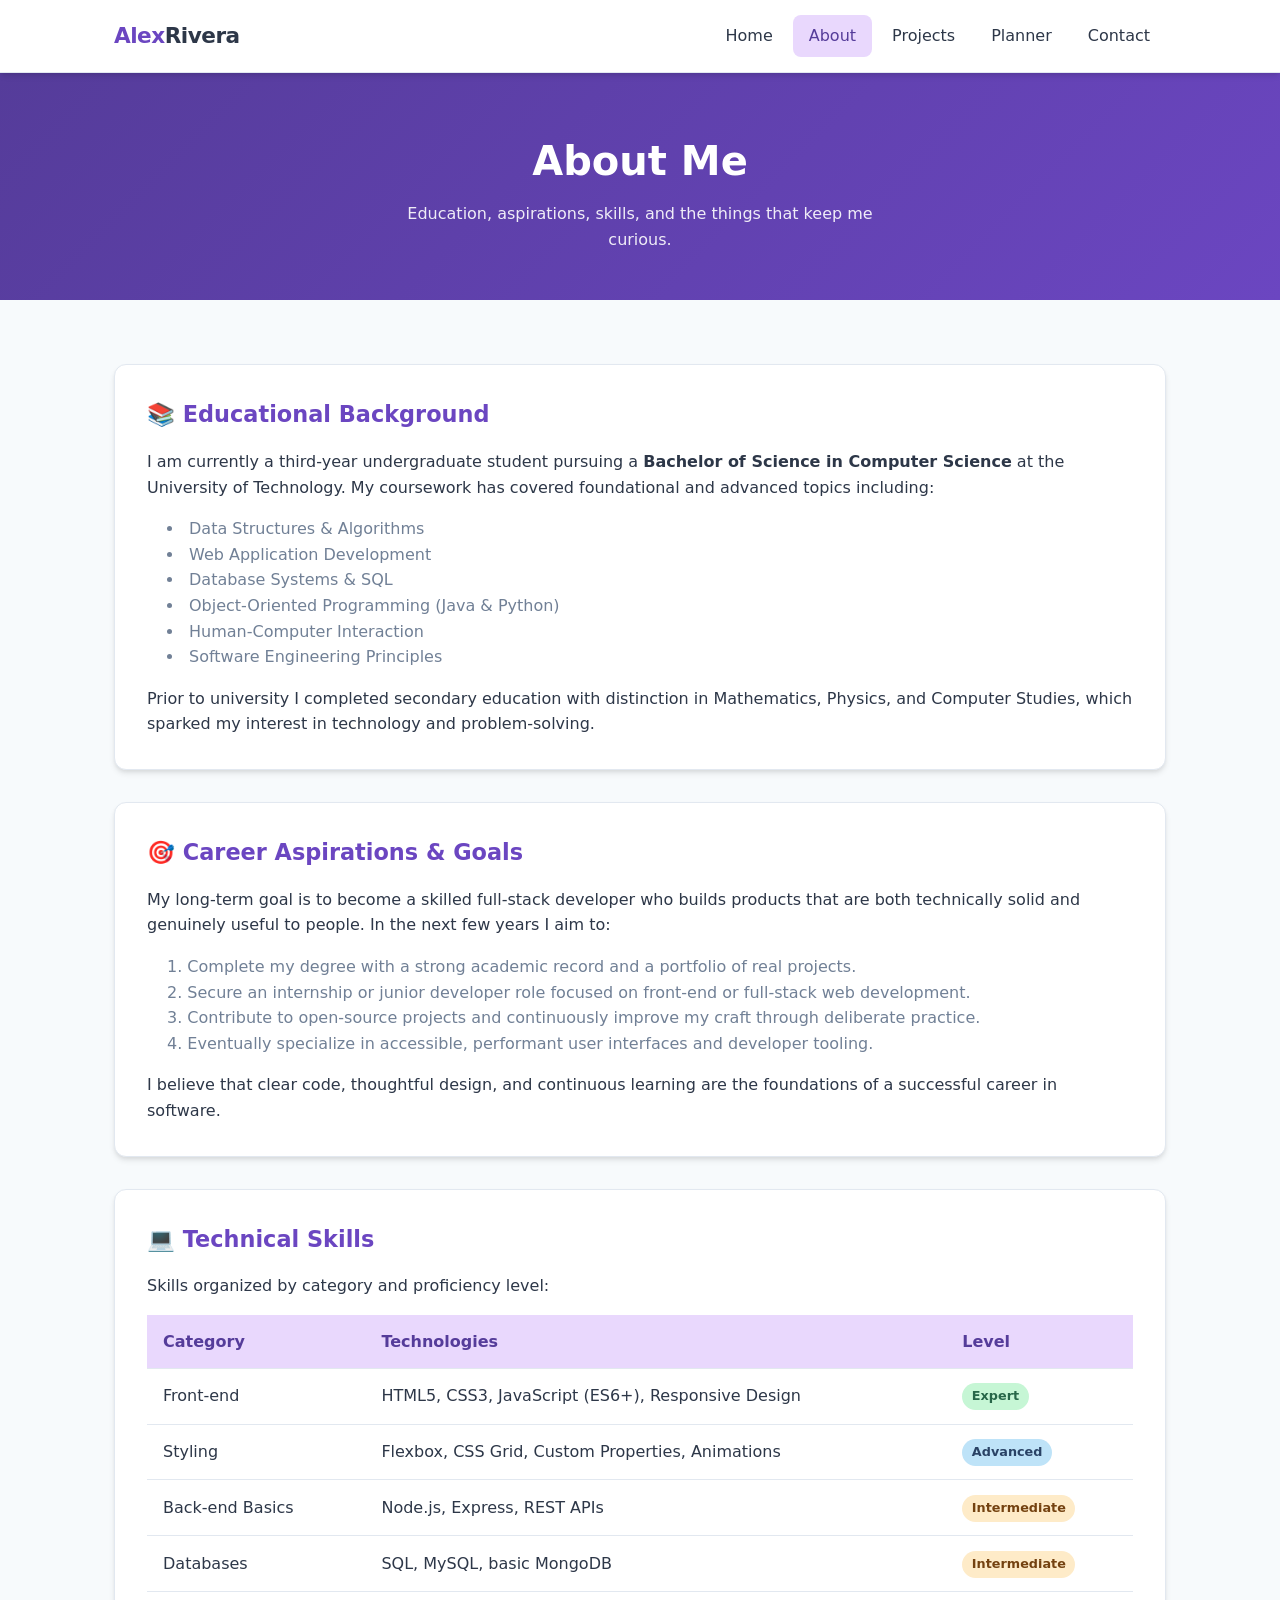
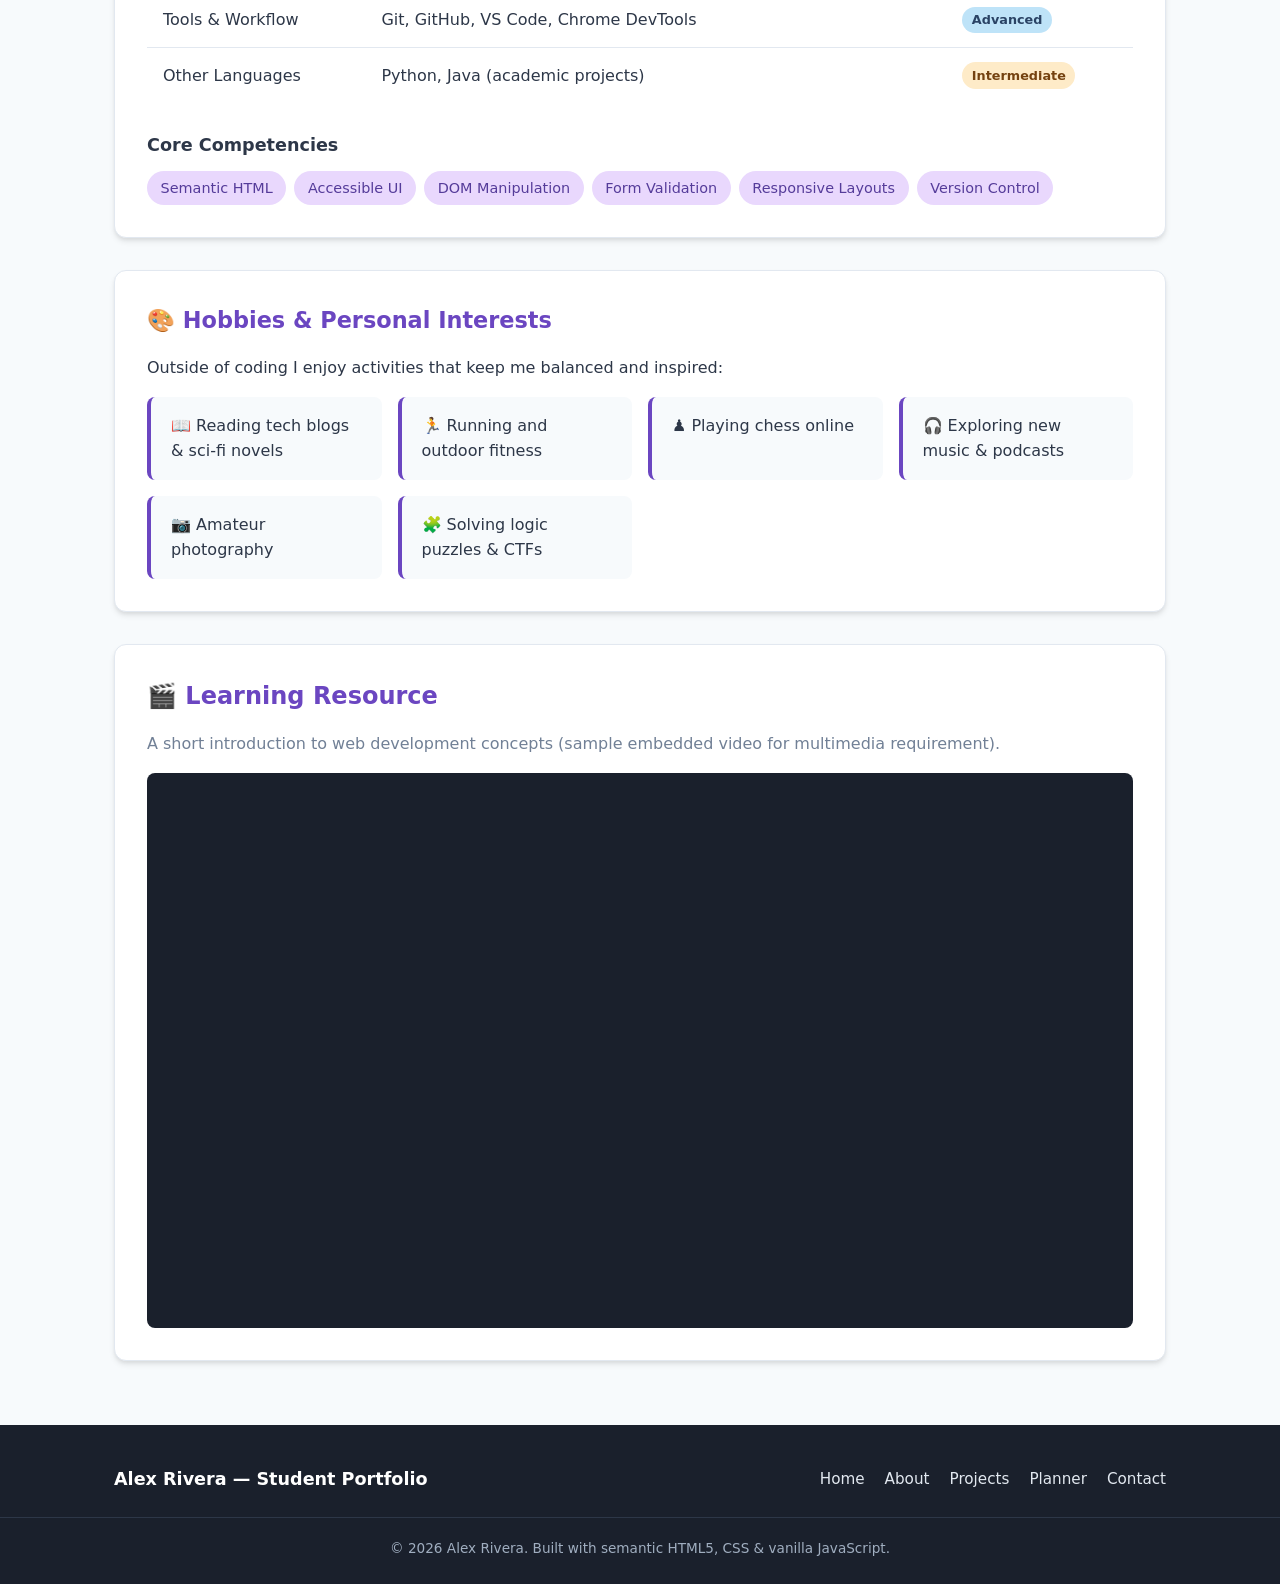
==== about.html @ 60fe52e1 "Add files via upload" ====
<!DOCTYPE html>
<html lang="en">
<head>
  <meta charset="UTF-8">
  <meta name="viewport" content="width=device-width, initial-scale=1.0">
  <meta name="description" content="About Alex Rivera - education, career goals, technical skills, and hobbies.">
  <title>About Me | Alex Rivera</title>
  <link rel="stylesheet" href="style.css">
</head>
<body>
  <header class="site-header">
    <nav class="nav-inner" aria-label="Main navigation">
      <a href="index.html" class="logo">Alex<span>Rivera</span></a>
      <button class="nav-toggle" aria-label="Toggle menu" aria-expanded="false">
        <svg xmlns="http://www.w3.org/2000/svg" fill="none" viewBox="0 0 24 24" stroke="currentColor" stroke-width="2">
          <path stroke-linecap="round" stroke-linejoin="round" d="M4 6h16M4 12h16M4 18h16"/>
        </svg>
      </button>
      <ul class="nav-links">
        <li><a href="index.html">Home</a></li>
        <li><a href="about.html" class="active">About</a></li>
        <li><a href="projects.html">Projects</a></li>
        <li><a href="planner.html">Planner</a></li>
        <li><a href="contact.html">Contact</a></li>
      </ul>
    </nav>
  </header>

  <main>
    <header class="page-header">
      <div class="container">
        <h1>About Me</h1>
        <p>Education, aspirations, skills, and the things that keep me curious.</p>
      </div>
    </header>

    <section class="section">
      <div class="container">

        <!-- Educational Background -->
        <article class="about-block">
          <h2>📚 Educational Background</h2>
          <p>
            I am currently a third-year undergraduate student pursuing a
            <strong>Bachelor of Science in Computer Science</strong> at the University of Technology.
            My coursework has covered foundational and advanced topics including:
          </p>
          <ul style="margin: 1rem 0 1rem 1.25rem; color: var(--text-muted);">
            <li>Data Structures &amp; Algorithms</li>
            <li>Web Application Development</li>
            <li>Database Systems &amp; SQL</li>
            <li>Object-Oriented Programming (Java &amp; Python)</li>
            <li>Human-Computer Interaction</li>
            <li>Software Engineering Principles</li>
          </ul>
          <p>
            Prior to university I completed secondary education with distinction in Mathematics,
            Physics, and Computer Studies, which sparked my interest in technology and problem-solving.
          </p>
        </article>

        <!-- Career Aspirations -->
        <article class="about-block">
          <h2>🎯 Career Aspirations &amp; Goals</h2>
          <p>
            My long-term goal is to become a skilled full-stack developer who builds products that are
            both technically solid and genuinely useful to people. In the next few years I aim to:
          </p>
          <ol style="margin: 1rem 0 1rem 1.25rem; color: var(--text-muted);">
            <li>Complete my degree with a strong academic record and a portfolio of real projects.</li>
            <li>Secure an internship or junior developer role focused on front-end or full-stack web development.</li>
            <li>Contribute to open-source projects and continuously improve my craft through deliberate practice.</li>
            <li>Eventually specialize in accessible, performant user interfaces and developer tooling.</li>
          </ol>
          <p>
            I believe that clear code, thoughtful design, and continuous learning are the foundations
            of a successful career in software.
          </p>
        </article>

        <!-- Technical Skills (Table + Lists) -->
        <article class="about-block" id="skills">
          <h2>💻 Technical Skills</h2>
          <p>Skills organized by category and proficiency level:</p>

          <table class="skills-table" aria-label="Technical skills and proficiency">
            <thead>
              <tr>
                <th>Category</th>
                <th>Technologies</th>
                <th>Level</th>
              </tr>
            </thead>
            <tbody>
              <tr>
                <td>Front-end</td>
                <td>HTML5, CSS3, JavaScript (ES6+), Responsive Design</td>
                <td><span class="skill-level level-expert">Expert</span></td>
              </tr>
              <tr>
                <td>Styling</td>
                <td>Flexbox, CSS Grid, Custom Properties, Animations</td>
                <td><span class="skill-level level-advanced">Advanced</span></td>
              </tr>
              <tr>
                <td>Back-end Basics</td>
                <td>Node.js, Express, REST APIs</td>
                <td><span class="skill-level level-intermediate">Intermediate</span></td>
              </tr>
              <tr>
                <td>Databases</td>
                <td>SQL, MySQL, basic MongoDB</td>
                <td><span class="skill-level level-intermediate">Intermediate</span></td>
              </tr>
              <tr>
                <td>Tools &amp; Workflow</td>
                <td>Git, GitHub, VS Code, Chrome DevTools</td>
                <td><span class="skill-level level-advanced">Advanced</span></td>
              </tr>
              <tr>
                <td>Other Languages</td>
                <td>Python, Java (academic projects)</td>
                <td><span class="skill-level level-intermediate">Intermediate</span></td>
              </tr>
            </tbody>
          </table>

          <h3 style="margin-top: 1.75rem; margin-bottom: 0.75rem; font-size: 1.1rem;">Core Competencies</h3>
          <ul style="display: flex; flex-wrap: wrap; gap: 0.5rem; list-style: none;">
            <li style="background: var(--primary-soft); color: var(--primary-dark); padding: 0.35rem 0.85rem; border-radius: 999px; font-size: 0.9rem; font-weight: 500;">Semantic HTML</li>
            <li style="background: var(--primary-soft); color: var(--primary-dark); padding: 0.35rem 0.85rem; border-radius: 999px; font-size: 0.9rem; font-weight: 500;">Accessible UI</li>
            <li style="background: var(--primary-soft); color: var(--primary-dark); padding: 0.35rem 0.85rem; border-radius: 999px; font-size: 0.9rem; font-weight: 500;">DOM Manipulation</li>
            <li style="background: var(--primary-soft); color: var(--primary-dark); padding: 0.35rem 0.85rem; border-radius: 999px; font-size: 0.9rem; font-weight: 500;">Form Validation</li>
            <li style="background: var(--primary-soft); color: var(--primary-dark); padding: 0.35rem 0.85rem; border-radius: 999px; font-size: 0.9rem; font-weight: 500;">Responsive Layouts</li>
            <li style="background: var(--primary-soft); color: var(--primary-dark); padding: 0.35rem 0.85rem; border-radius: 999px; font-size: 0.9rem; font-weight: 500;">Version Control</li>
          </ul>
        </article>

        <!-- Hobbies & Interests -->
        <article class="about-block">
          <h2>🎨 Hobbies &amp; Personal Interests</h2>
          <p>Outside of coding I enjoy activities that keep me balanced and inspired:</p>
          <ul class="hobby-list">
            <li>📖 Reading tech blogs &amp; sci-fi novels</li>
            <li>🏃 Running and outdoor fitness</li>
            <li>♟️ Playing chess online</li>
            <li>🎧 Exploring new music &amp; podcasts</li>
            <li>📷 Amateur photography</li>
            <li>🧩 Solving logic puzzles &amp; CTFs</li>
          </ul>
        </article>

        <!-- Multimedia: sample embedded video -->
        <article class="media-section">
          <h2>🎬 Learning Resource</h2>
          <p style="color: var(--text-muted); margin-bottom: 1rem;">
            A short introduction to web development concepts (sample embedded video for multimedia requirement).
          </p>
          <div class="video-wrapper">
            <!-- Sample educational video (public domain / freely embeddable style) -->
            <iframe
              src="https://www.youtube.com/embed/qz0aGWjdthE"
              title="HTML Tutorial for Beginners - Sample Learning Video"
              allow="accelerometer; autoplay; clipboard-write; encrypted-media; gyroscope; picture-in-picture"
              allowfullscreen
              loading="lazy">
            </iframe>
          </div>
        </article>

      </div>
    </section>
  </main>

  <footer class="site-footer">
    <div class="footer-inner">
      <div class="footer-brand">Alex Rivera — Student Portfolio</div>
      <ul class="footer-links">
        <li><a href="index.html">Home</a></li>
        <li><a href="about.html">About</a></li>
        <li><a href="projects.html">Projects</a></li>
        <li><a href="planner.html">Planner</a></li>
        <li><a href="contact.html">Contact</a></li>
      </ul>
    </div>
    <p class="footer-copy">&copy; 2026 Alex Rivera. Built with semantic HTML5, CSS &amp; vanilla JavaScript.</p>
  </footer>

  <script src="script.js"></script>
</body>
</html>
---- style.css ----
/* ============================================
   Student Portfolio & Academic Management
   External Stylesheet - Clean, modern, purple accent
   ============================================ */

/* ---------- CSS Variables ---------- */
:root {
  --primary: #6B46C1;          /* Deep violet / amethyst */
  --primary-dark: #553C9A;
  --primary-light: #9F7AEA;
  --primary-soft: #E9D8FD;
  --accent: #805AD5;
  --bg-dark: #1A202C;
  --bg-light: #F7FAFC;
  --bg-white: #FFFFFF;
  --text-dark: #2D3748;
  --text-muted: #718096;
  --text-light: #E2E8F0;
  --success: #38A169;
  --danger: #E53E3E;
  --border: #E2E8F0;
  --shadow: 0 4px 6px -1px rgba(0, 0, 0, 0.1), 0 2px 4px -1px rgba(0, 0, 0, 0.06);
  --shadow-lg: 0 10px 15px -3px rgba(0, 0, 0, 0.1), 0 4px 6px -2px rgba(0, 0, 0, 0.05);
  --radius: 0.75rem;
  --transition: all 0.3s ease;
  --max-content: 1100px;
  --nav-height: 4.5rem;
}

/* ---------- Reset & Base ---------- */
*,
*::before,
*::after {
  box-sizing: border-box;
  margin: 0;
  padding: 0;
}

html {
  scroll-behavior: smooth;
  font-size: 16px;
}

body {
  font-family: 'Segoe UI', system-ui, -apple-system, BlinkMacSystemFont, Roboto, Oxygen, Ubuntu, sans-serif;
  line-height: 1.6;
  color: var(--text-dark);
  background-color: var(--bg-light);
  min-height: 100vh;
  display: flex;
  flex-direction: column;
}

img {
  max-width: 100%;
  height: auto;
  display: block;
}

a {
  color: var(--primary);
  text-decoration: none;
  transition: var(--transition);
}

a:hover {
  color: var(--primary-dark);
}

ul, ol {
  list-style-position: inside;
}

/* ---------- Utility ---------- */
.container {
  width: 100%;
  max-width: var(--max-content);
  margin-inline: auto;
  padding-inline: 1.5rem;
}

.section {
  padding-block: 4rem;
}

.section-title {
  font-size: clamp(1.75rem, 4vw, 2.25rem);
  font-weight: 700;
  color: var(--text-dark);
  margin-bottom: 0.5rem;
  position: relative;
  display: inline-block;
}

.section-title::after {
  content: '';
  display: block;
  width: 60%;
  height: 4px;
  background: linear-gradient(90deg, var(--primary), var(--primary-light));
  border-radius: 2px;
  margin-top: 0.4rem;
}

.section-subtitle {
  color: var(--text-muted);
  margin-bottom: 2rem;
  max-width: 600px;
}

.btn {
  display: inline-flex;
  align-items: center;
  gap: 0.5rem;
  padding: 0.75rem 1.5rem;
  font-size: 1rem;
  font-weight: 600;
  border: none;
  border-radius: var(--radius);
  cursor: pointer;
  transition: var(--transition);
  text-decoration: none;
}

.btn-primary {
  background: var(--primary);
  color: white;
}

.btn-primary:hover {
  background: var(--primary-dark);
  color: white;
  transform: translateY(-2px);
  box-shadow: var(--shadow);
}

.btn-outline {
  background: transparent;
  color: var(--primary);
  border: 2px solid var(--primary);
}

.btn-outline:hover {
  background: var(--primary);
  color: white;
}

.btn-danger {
  background: var(--danger);
  color: white;
  padding: 0.4rem 0.75rem;
  font-size: 0.875rem;
}

.btn-danger:hover {
  background: #C53030;
}

.btn-sm {
  padding: 0.4rem 0.9rem;
  font-size: 0.875rem;
}

/* ---------- Sticky Navigation ---------- */
.site-header {
  position: sticky;
  top: 0;
  z-index: 1000;
  width: 100%;
  background: rgba(255, 255, 255, 0.95);
  backdrop-filter: blur(12px);
  border-bottom: 1px solid var(--border);
  box-shadow: var(--shadow);
}

.nav-inner {
  display: flex;
  align-items: center;
  justify-content: space-between;
  height: var(--nav-height);
  max-width: var(--max-content);
  margin-inline: auto;
  padding-inline: 1.5rem;
}

.logo {
  font-size: 1.35rem;
  font-weight: 800;
  color: var(--primary);
  letter-spacing: -0.5px;
}

.logo span {
  color: var(--text-dark);
}

.nav-links {
  display: flex;
  gap: 0.25rem;
  list-style: none;
}

.nav-links a {
  display: block;
  padding: 0.5rem 1rem;
  color: var(--text-dark);
  font-weight: 500;
  border-radius: 0.5rem;
  transition: var(--transition);
}

.nav-links a:hover,
.nav-links a.active {
  background: var(--primary-soft);
  color: var(--primary-dark);
}

/* Mobile menu toggle */
.nav-toggle {
  display: none;
  background: none;
  border: none;
  cursor: pointer;
  padding: 0.5rem;
  color: var(--text-dark);
}

.nav-toggle svg {
  width: 1.75rem;
  height: 1.75rem;
}

/* ---------- Hero (Full-width) ---------- */
.hero {
  width: 100%;
  background: linear-gradient(135deg, var(--bg-dark) 0%, #2D3748 50%, var(--primary-dark) 100%);
  color: white;
  padding: 5rem 0 6rem;
  position: relative;
  overflow: hidden;
}

.hero::before {
  content: '';
  position: absolute;
  inset: 0;
  background: radial-gradient(circle at 80% 20%, rgba(159, 122, 234, 0.25) 0%, transparent 50%);
  pointer-events: none;
}

.hero-content {
  display: flex;
  align-items: center;
  gap: 3rem;
  max-width: var(--max-content);
  margin-inline: auto;
  padding-inline: 1.5rem;
  position: relative;
  z-index: 1;
}

.hero-text {
  flex: 1;
}

.hero-text h1 {
  font-size: clamp(2.25rem, 5vw, 3.25rem);
  font-weight: 800;
  line-height: 1.15;
  margin-bottom: 1rem;
}

.hero-text .tagline {
  font-size: 1.25rem;
  color: var(--primary-light);
  margin-bottom: 1.25rem;
  font-weight: 500;
}

.hero-text p {
  color: var(--text-light);
  max-width: 32rem;
  margin-bottom: 2rem;
  font-size: 1.05rem;
}

.hero-actions {
  display: flex;
  flex-wrap: wrap;
  gap: 1rem;
}

.hero-photo {
  flex-shrink: 0;
  width: 280px;
  height: 280px;
  border-radius: 50%;
  background: linear-gradient(145deg, var(--primary-light), var(--primary));
  display: flex;
  align-items: center;
  justify-content: center;
  box-shadow: 0 0 0 8px rgba(159, 122, 234, 0.3), var(--shadow-lg);
  overflow: hidden;
}

.hero-photo .placeholder {
  width: 100%;
  height: 100%;
  display: flex;
  flex-direction: column;
  align-items: center;
  justify-content: center;
  color: white;
  font-size: 0.9rem;
  text-align: center;
  padding: 1rem;
}

.hero-photo .placeholder svg {
  width: 80px;
  height: 80px;
  margin-bottom: 0.5rem;
  opacity: 0.9;
}

/* ---------- Page Header (inner pages) ---------- */
.page-header {
  width: 100%;
  background: linear-gradient(135deg, var(--primary-dark), var(--primary));
  color: white;
  padding: 3.5rem 0 3rem;
  text-align: center;
}

.page-header h1 {
  font-size: clamp(1.75rem, 4vw, 2.5rem);
  font-weight: 700;
  margin-bottom: 0.5rem;
}

.page-header p {
  opacity: 0.9;
  max-width: 500px;
  margin-inline: auto;
}

/* ---------- Cards & Grid ---------- */
.card-grid {
  display: grid;
  grid-template-columns: repeat(auto-fit, minmax(280px, 1fr));
  gap: 1.75rem;
}

.card {
  background: var(--bg-white);
  border-radius: var(--radius);
  box-shadow: var(--shadow);
  overflow: hidden;
  transition: var(--transition);
  border: 1px solid var(--border);
}

.card:hover {
  transform: translateY(-6px);
  box-shadow: var(--shadow-lg);
}

.card-img {
  height: 180px;
  background: linear-gradient(135deg, var(--primary-soft), var(--primary-light));
  display: flex;
  align-items: center;
  justify-content: center;
  color: var(--primary-dark);
  font-weight: 600;
}

.card-body {
  padding: 1.5rem;
}

.card-body h3 {
  font-size: 1.2rem;
  margin-bottom: 0.5rem;
  color: var(--text-dark);
}

.card-body p {
  color: var(--text-muted);
  font-size: 0.95rem;
  margin-bottom: 1.25rem;
}

.card-links {
  display: flex;
  gap: 0.75rem;
  flex-wrap: wrap;
}

/* ---------- About sections ---------- */
.about-block {
  background: var(--bg-white);
  border-radius: var(--radius);
  padding: 2rem;
  margin-bottom: 2rem;
  box-shadow: var(--shadow);
  border: 1px solid var(--border);
}

.about-block h2 {
  font-size: 1.4rem;
  color: var(--primary);
  margin-bottom: 1rem;
  display: flex;
  align-items: center;
  gap: 0.5rem;
}

.skills-table {
  width: 100%;
  border-collapse: collapse;
  margin-top: 1rem;
}

.skills-table th,
.skills-table td {
  padding: 0.85rem 1rem;
  text-align: left;
  border-bottom: 1px solid var(--border);
}

.skills-table th {
  background: var(--primary-soft);
  color: var(--primary-dark);
  font-weight: 600;
}

.skills-table tr:last-child td {
  border-bottom: none;
}

.skills-table tr:hover td {
  background: #Faf5ff;
}

.skill-level {
  display: inline-block;
  padding: 0.2rem 0.6rem;
  border-radius: 999px;
  font-size: 0.8rem;
  font-weight: 600;
}

.level-expert { background: #C6F6D5; color: #276749; }
.level-advanced { background: #BEE3F8; color: #2A4365; }
.level-intermediate { background: #FEEBC8; color: #744210; }

.hobby-list {
  display: grid;
  grid-template-columns: repeat(auto-fit, minmax(200px, 1fr));
  gap: 1rem;
  list-style: none;
  margin-top: 1rem;
}

.hobby-list li {
  background: var(--bg-light);
  padding: 1rem 1.25rem;
  border-radius: 0.5rem;
  border-left: 4px solid var(--primary);
  font-weight: 500;
}

/* ---------- Academic Planner ---------- */
.planner-layout {
  display: grid;
  grid-template-columns: 1fr 1.4fr;
  gap: 2rem;
  align-items: start;
}

@media (max-width: 800px) {
  .planner-layout {
    grid-template-columns: 1fr;
  }
}

.task-form-card,
.task-list-card {
  background: var(--bg-white);
  border-radius: var(--radius);
  padding: 1.75rem;
  box-shadow: var(--shadow);
  border: 1px solid var(--border);
}

.task-form-card h2,
.task-list-card h2 {
  font-size: 1.25rem;
  margin-bottom: 1.25rem;
  color: var(--primary);
}

.form-group {
  margin-bottom: 1.15rem;
}

.form-group label {
  display: block;
  font-weight: 600;
  margin-bottom: 0.35rem;
  font-size: 0.9rem;
  color: var(--text-dark);
}

.form-group input,
.form-group textarea,
.form-group select {
  width: 100%;
  padding: 0.7rem 1rem;
  border: 1.5px solid var(--border);
  border-radius: 0.5rem;
  font-size: 1rem;
  font-family: inherit;
  transition: var(--transition);
  background: var(--bg-white);
}

.form-group input:focus,
.form-group textarea:focus,
.form-group select:focus {
  outline: none;
  border-color: var(--primary);
  box-shadow: 0 0 0 3px var(--primary-soft);
}

.form-group textarea {
  min-height: 110px;
  resize: vertical;
}

.task-list {
  list-style: none;
  margin-top: 0.5rem;
}

.task-item {
  display: flex;
  align-items: center;
  gap: 0.75rem;
  padding: 1rem;
  background: var(--bg-light);
  border-radius: 0.5rem;
  margin-bottom: 0.75rem;
  border: 1px solid transparent;
  transition: var(--transition);
}

.task-item:hover {
  border-color: var(--primary-soft);
}

.task-item.completed {
  opacity: 0.65;
}

.task-item.completed .task-title {
  text-decoration: line-through;
  color: var(--text-muted);
}

.task-check {
  width: 1.35rem;
  height: 1.35rem;
  accent-color: var(--primary);
  cursor: pointer;
  flex-shrink: 0;
}

.task-info {
  flex: 1;
  min-width: 0;
}

.task-title {
  font-weight: 600;
  margin-bottom: 0.15rem;
}

.task-meta {
  font-size: 0.8rem;
  color: var(--text-muted);
}

.task-priority {
  display: inline-block;
  font-size: 0.7rem;
  font-weight: 700;
  padding: 0.15rem 0.5rem;
  border-radius: 999px;
  text-transform: uppercase;
  margin-left: 0.35rem;
}

.priority-high { background: #FED7D7; color: #9B2C2C; }
.priority-medium { background: #FEEBC8; color: #975A16; }
.priority-low { background: #C6F6D5; color: #276749; }

.empty-state {
  text-align: center;
  padding: 2.5rem 1rem;
  color: var(--text-muted);
}

.empty-state svg {
  width: 48px;
  height: 48px;
  margin-bottom: 0.75rem;
  opacity: 0.5;
}

/* ---------- Contact Form ---------- */
.contact-wrapper {
  display: grid;
  grid-template-columns: 1fr 1.2fr;
  gap: 2.5rem;
  align-items: start;
}

@media (max-width: 800px) {
  .contact-wrapper {
    grid-template-columns: 1fr;
  }
}

.contact-info {
  background: var(--bg-white);
  border-radius: var(--radius);
  padding: 2rem;
  box-shadow: var(--shadow);
  border: 1px solid var(--border);
}

.contact-info h2 {
  color: var(--primary);
  margin-bottom: 1rem;
}

.contact-info p {
  color: var(--text-muted);
  margin-bottom: 1.5rem;
}

.info-item {
  display: flex;
  align-items: flex-start;
  gap: 0.75rem;
  margin-bottom: 1.25rem;
}

.info-item strong {
  display: block;
  font-size: 0.85rem;
  color: var(--text-muted);
}

.contact-form-card {
  background: var(--bg-white);
  border-radius: var(--radius);
  padding: 2rem;
  box-shadow: var(--shadow);
  border: 1px solid var(--border);
}

.error-msg {
  color: var(--danger);
  font-size: 0.8rem;
  margin-top: 0.3rem;
  display: none;
}

.form-group.error input,
.form-group.error textarea {
  border-color: var(--danger);
}

.form-group.error .error-msg {
  display: block;
}

.form-success {
  display: none;
  background: #C6F6D5;
  color: #276749;
  padding: 1rem 1.25rem;
  border-radius: 0.5rem;
  margin-bottom: 1.25rem;
  font-weight: 500;
}

/* ---------- Multimedia section ---------- */
.media-section {
  background: var(--bg-white);
  border-radius: var(--radius);
  padding: 2rem;
  box-shadow: var(--shadow);
  border: 1px solid var(--border);
  margin-top: 2rem;
}

.media-section h2 {
  color: var(--primary);
  margin-bottom: 1rem;
}

.video-wrapper {
  position: relative;
  padding-bottom: 56.25%;
  height: 0;
  overflow: hidden;
  border-radius: 0.5rem;
  background: var(--bg-dark);
}

.video-wrapper iframe,
.video-wrapper video {
  position: absolute;
  top: 0;
  left: 0;
  width: 100%;
  height: 100%;
  border: none;
}

/* ---------- Footer (full-width) ---------- */
.site-footer {
  width: 100%;
  background: var(--bg-dark);
  color: var(--text-light);
  padding: 2.5rem 0 1.5rem;
  margin-top: auto;
}

.footer-inner {
  max-width: var(--max-content);
  margin-inline: auto;
  padding-inline: 1.5rem;
  display: flex;
  flex-wrap: wrap;
  justify-content: space-between;
  gap: 1.5rem;
  align-items: center;
}

.footer-brand {
  font-weight: 700;
  font-size: 1.1rem;
  color: white;
}

.footer-links {
  display: flex;
  gap: 1.25rem;
  list-style: none;
}

.footer-links a {
  color: var(--text-light);
  font-size: 0.95rem;
}

.footer-links a:hover {
  color: var(--primary-light);
}

.footer-copy {
  width: 100%;
  text-align: center;
  margin-top: 1.5rem;
  padding-top: 1.25rem;
  border-top: 1px solid #2D3748;
  font-size: 0.85rem;
  color: #A0AEC0;
}

/* ---------- Responsive breakpoints ---------- */
@media (max-width: 900px) {
  .hero-content {
    flex-direction: column-reverse;
    text-align: center;
  }

  .hero-text p {
    margin-inline: auto;
  }

  .hero-actions {
    justify-content: center;
  }

  .hero-photo {
    width: 200px;
    height: 200px;
  }
}

@media (max-width: 700px) {
  .nav-toggle {
    display: block;
  }

  .nav-links {
    position: absolute;
    top: var(--nav-height);
    left: 0;
    right: 0;
    background: white;
    flex-direction: column;
    padding: 1rem;
    gap: 0.25rem;
    box-shadow: var(--shadow-lg);
    border-bottom: 1px solid var(--border);
    display: none;
  }

  .nav-links.open {
    display: flex;
  }

  .nav-links a {
    padding: 0.75rem 1rem;
  }

  .section {
    padding-block: 3rem;
  }
}

@media (max-width: 480px) {
  .hero {
    padding: 3.5rem 0 4rem;
  }

  .hero-photo {
    width: 160px;
    height: 160px;
  }

  .card-grid {
    grid-template-columns: 1fr;
  }
}
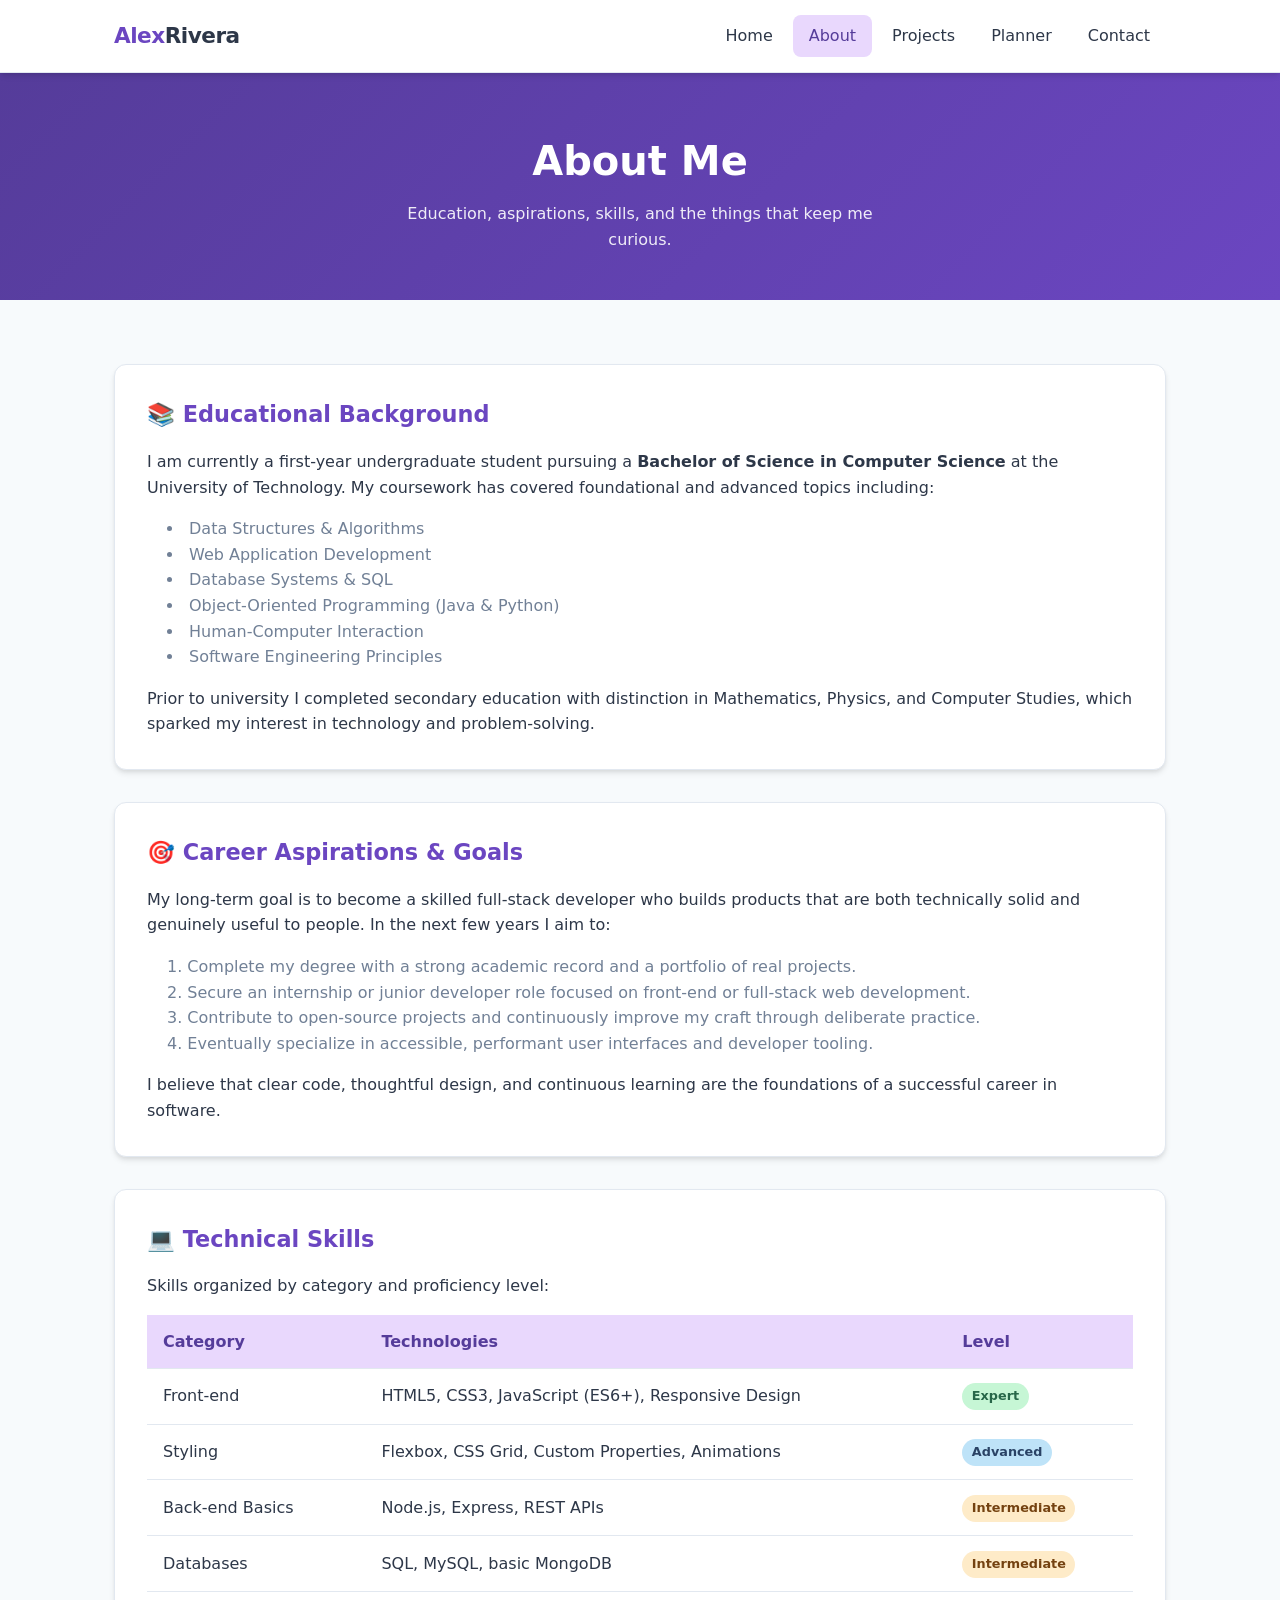
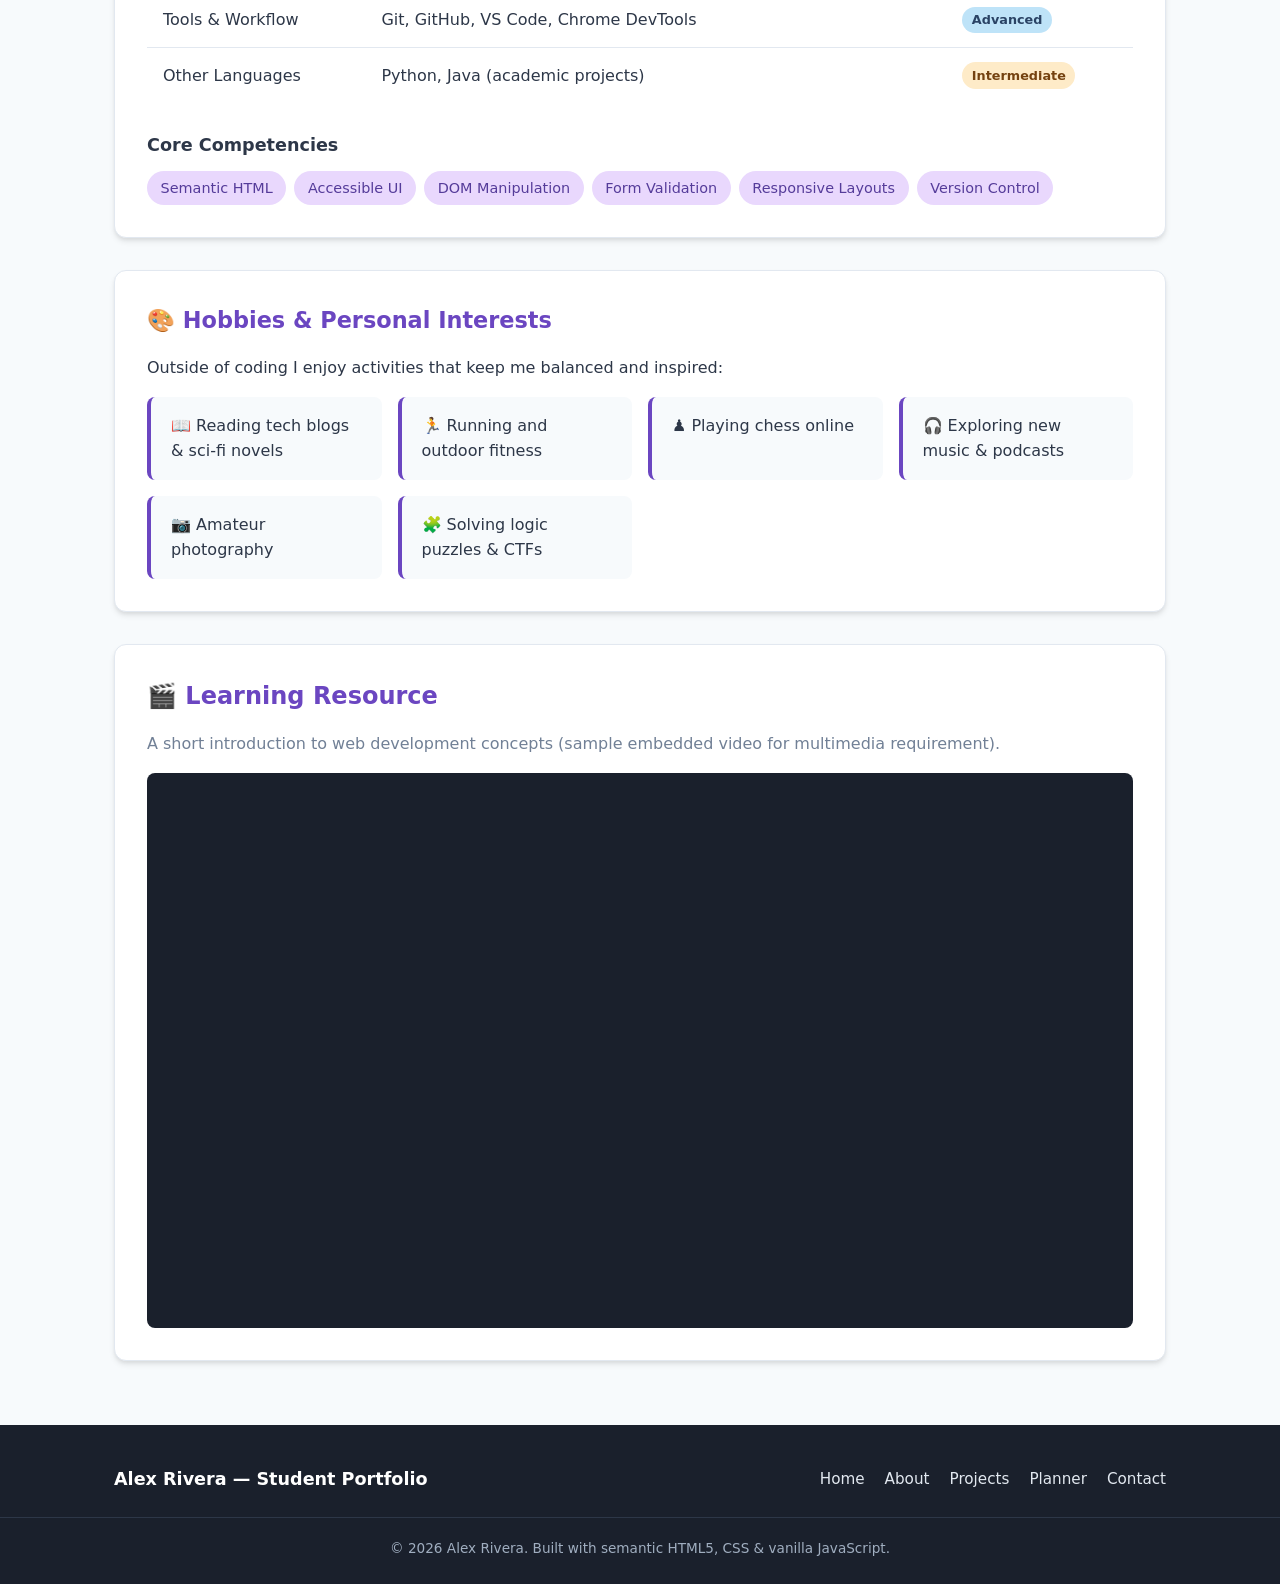
==== commit 36f22a7a: "Add files via upload" ====
--- a/about.html
+++ b/about.html
@@ -4,7 +4,7 @@
   <meta charset="UTF-8">
   <meta name="viewport" content="width=device-width, initial-scale=1.0">
   <meta name="description" content="About Alex Rivera - education, career goals, technical skills, and hobbies.">
-  <title>About Me | Alex Rivera</title>
+  <title>About Me | omoh</title>
   <link rel="stylesheet" href="style.css">
 </head>
 <body>
@@ -41,7 +41,7 @@
         <article class="about-block">
           <h2>📚 Educational Background</h2>
           <p>
-            I am currently a third-year undergraduate student pursuing a
+            I am currently a first-year undergraduate student pursuing a
             <strong>Bachelor of Science in Computer Science</strong> at the University of Technology.
             My coursework has covered foundational and advanced topics including:
           </p>
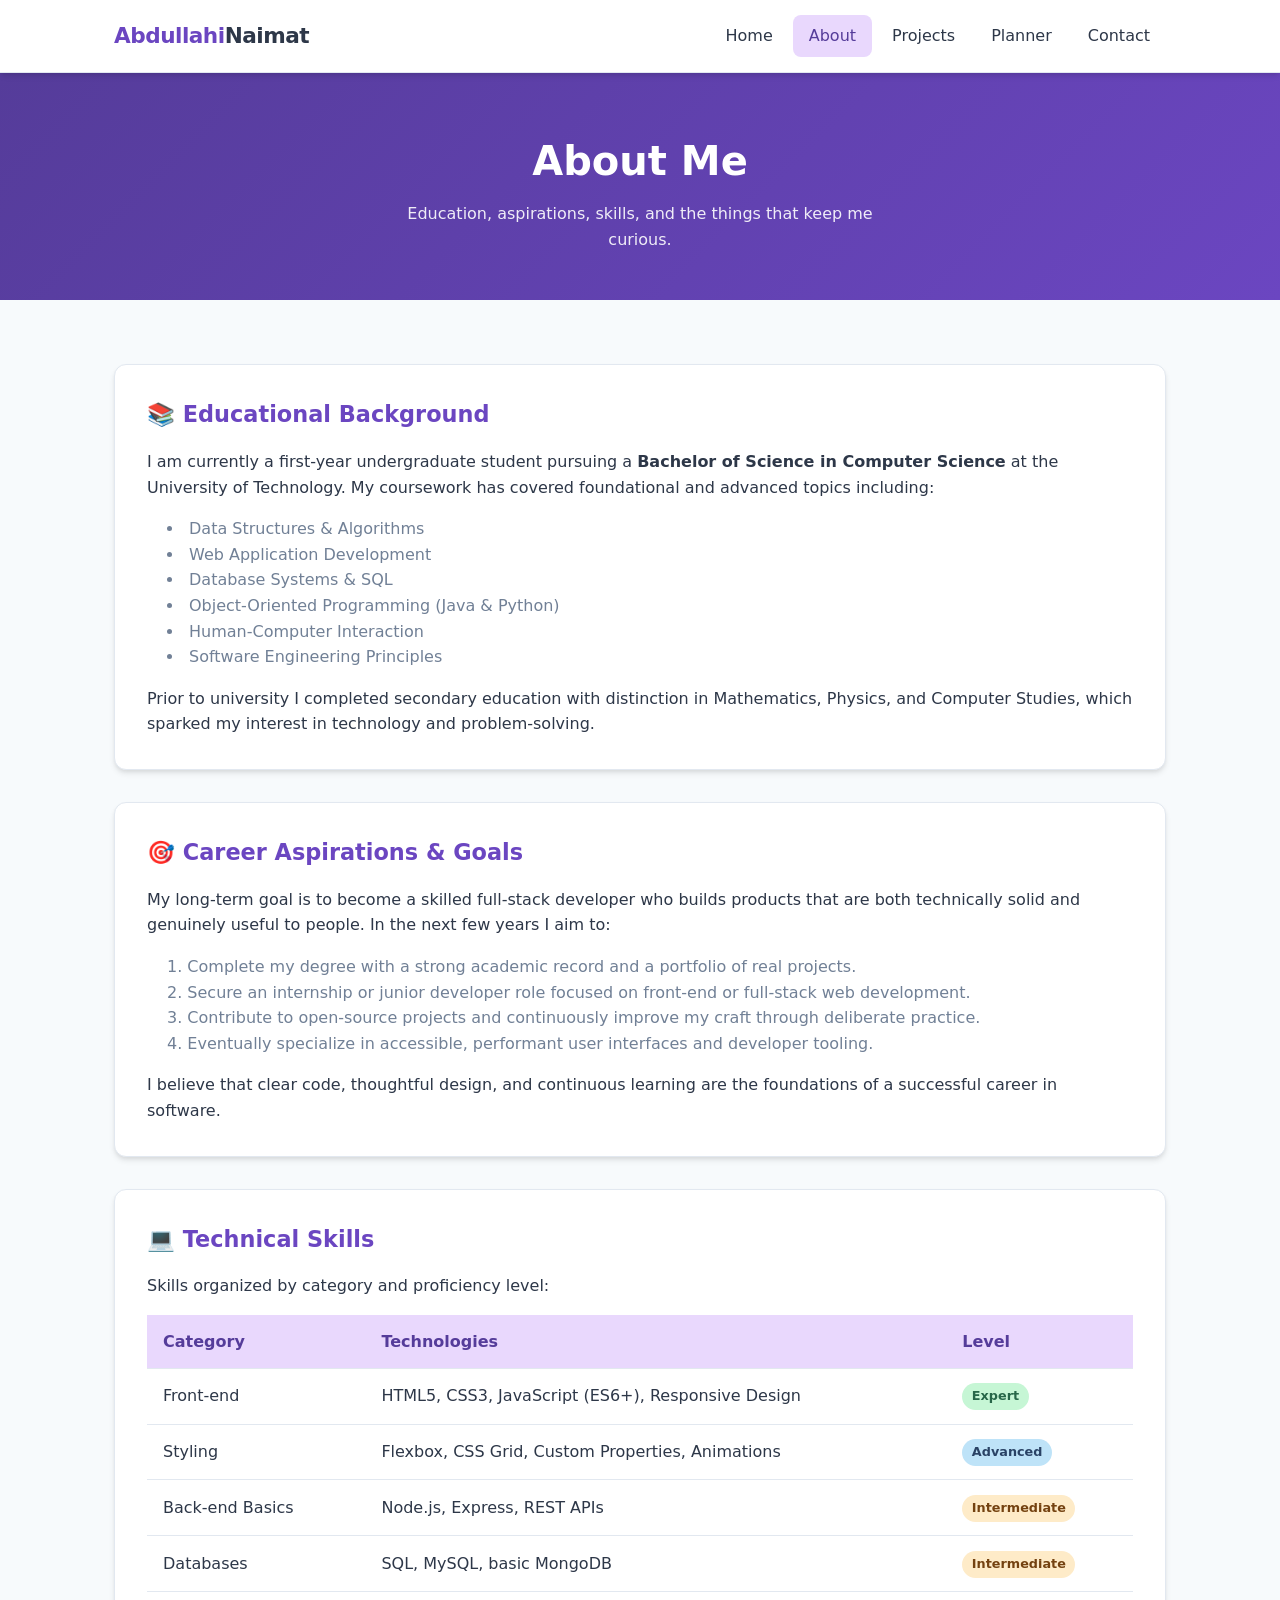
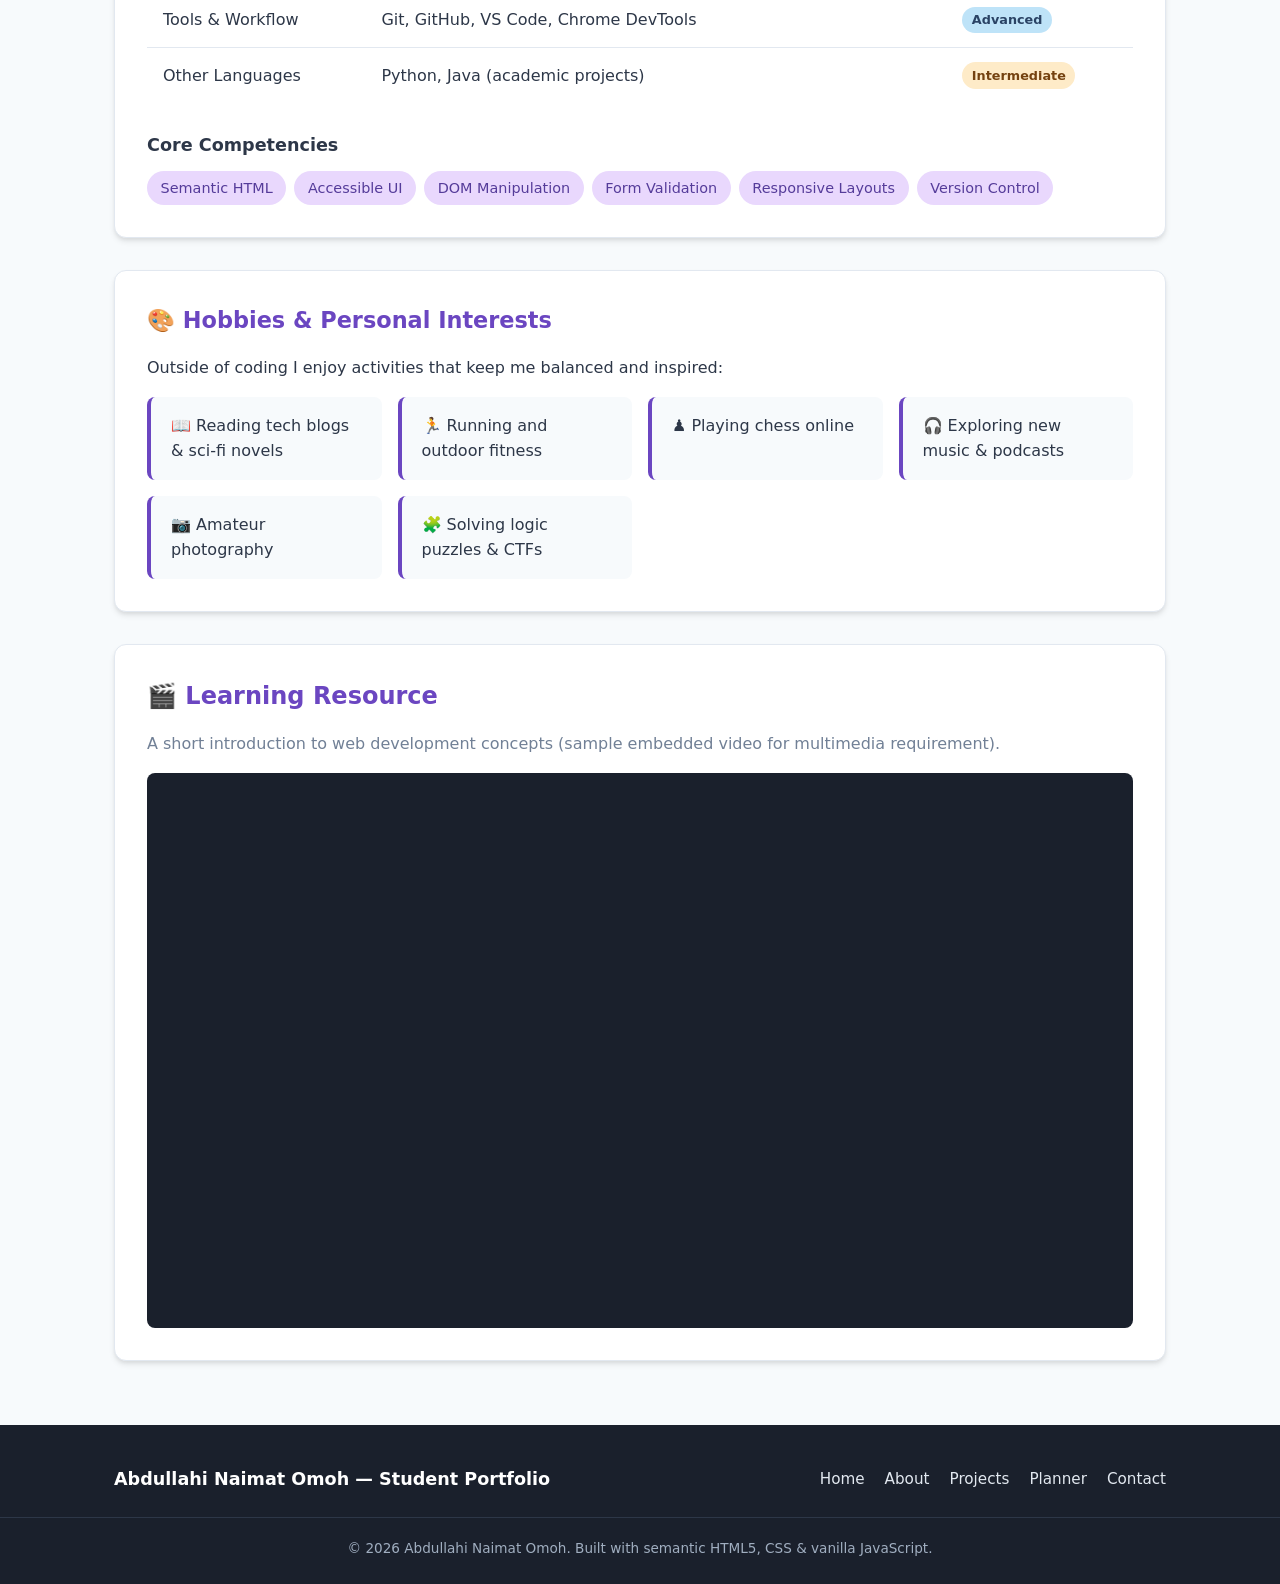
==== commit 23461cf8: "Add files via upload" ====
--- a/about.html
+++ b/about.html
@@ -4,13 +4,13 @@
   <meta charset="UTF-8">
   <meta name="viewport" content="width=device-width, initial-scale=1.0">
   <meta name="description" content="About Alex Rivera - education, career goals, technical skills, and hobbies.">
-  <title>About Me | omoh</title>
+  <title>About Me | Abdullahi Naimat Omoh</title>
   <link rel="stylesheet" href="style.css">
 </head>
 <body>
   <header class="site-header">
     <nav class="nav-inner" aria-label="Main navigation">
-      <a href="index.html" class="logo">Alex<span>Rivera</span></a>
+      <a href="index.html" class="logo">Abdullahi<span>Naimat</span></a>
       <button class="nav-toggle" aria-label="Toggle menu" aria-expanded="false">
         <svg xmlns="http://www.w3.org/2000/svg" fill="none" viewBox="0 0 24 24" stroke="currentColor" stroke-width="2">
           <path stroke-linecap="round" stroke-linejoin="round" d="M4 6h16M4 12h16M4 18h16"/>
@@ -174,7 +174,7 @@
 
   <footer class="site-footer">
     <div class="footer-inner">
-      <div class="footer-brand">Alex Rivera — Student Portfolio</div>
+      <div class="footer-brand">Abdullahi Naimat Omoh — Student Portfolio</div>
       <ul class="footer-links">
         <li><a href="index.html">Home</a></li>
         <li><a href="about.html">About</a></li>
@@ -183,7 +183,7 @@
         <li><a href="contact.html">Contact</a></li>
       </ul>
     </div>
-    <p class="footer-copy">&copy; 2026 Alex Rivera. Built with semantic HTML5, CSS &amp; vanilla JavaScript.</p>
+    <p class="footer-copy">&copy; 2026 Abdullahi Naimat Omoh. Built with semantic HTML5, CSS &amp; vanilla JavaScript.</p>
   </footer>
 
   <script src="script.js"></script>
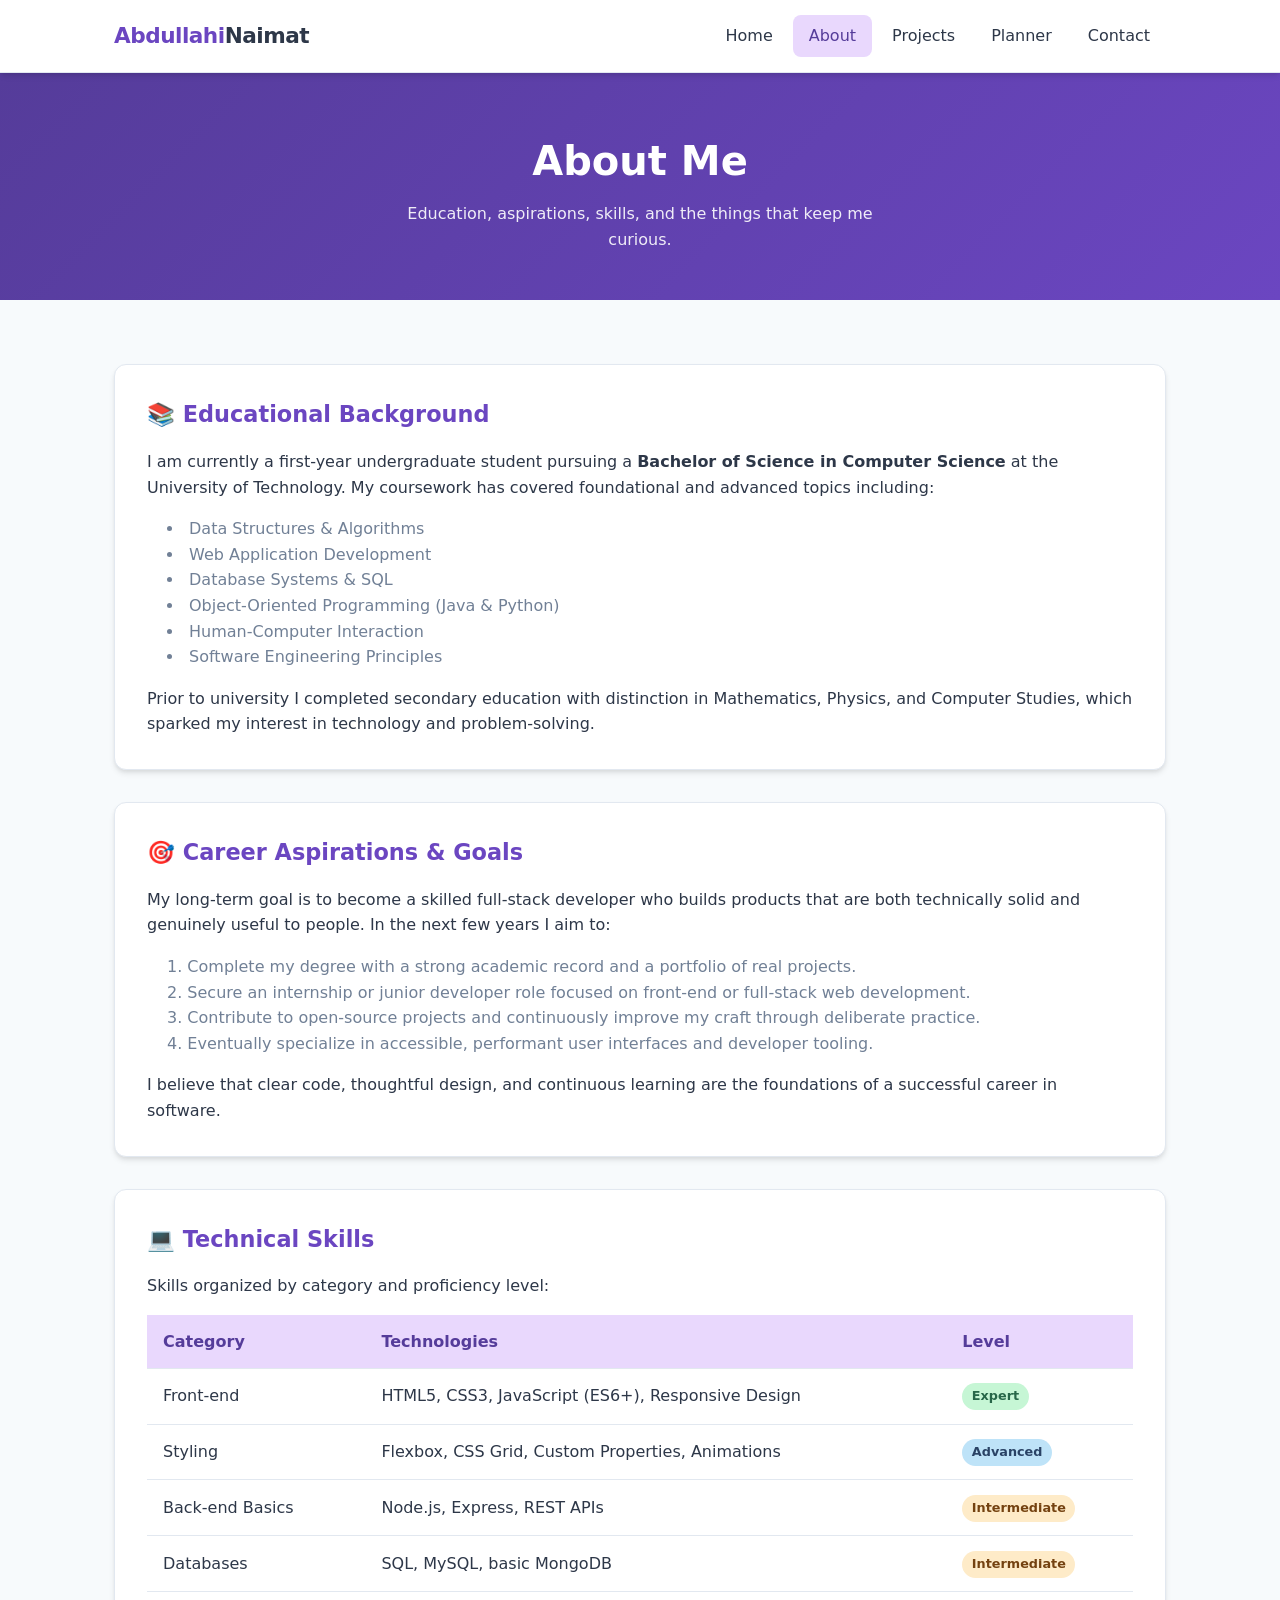
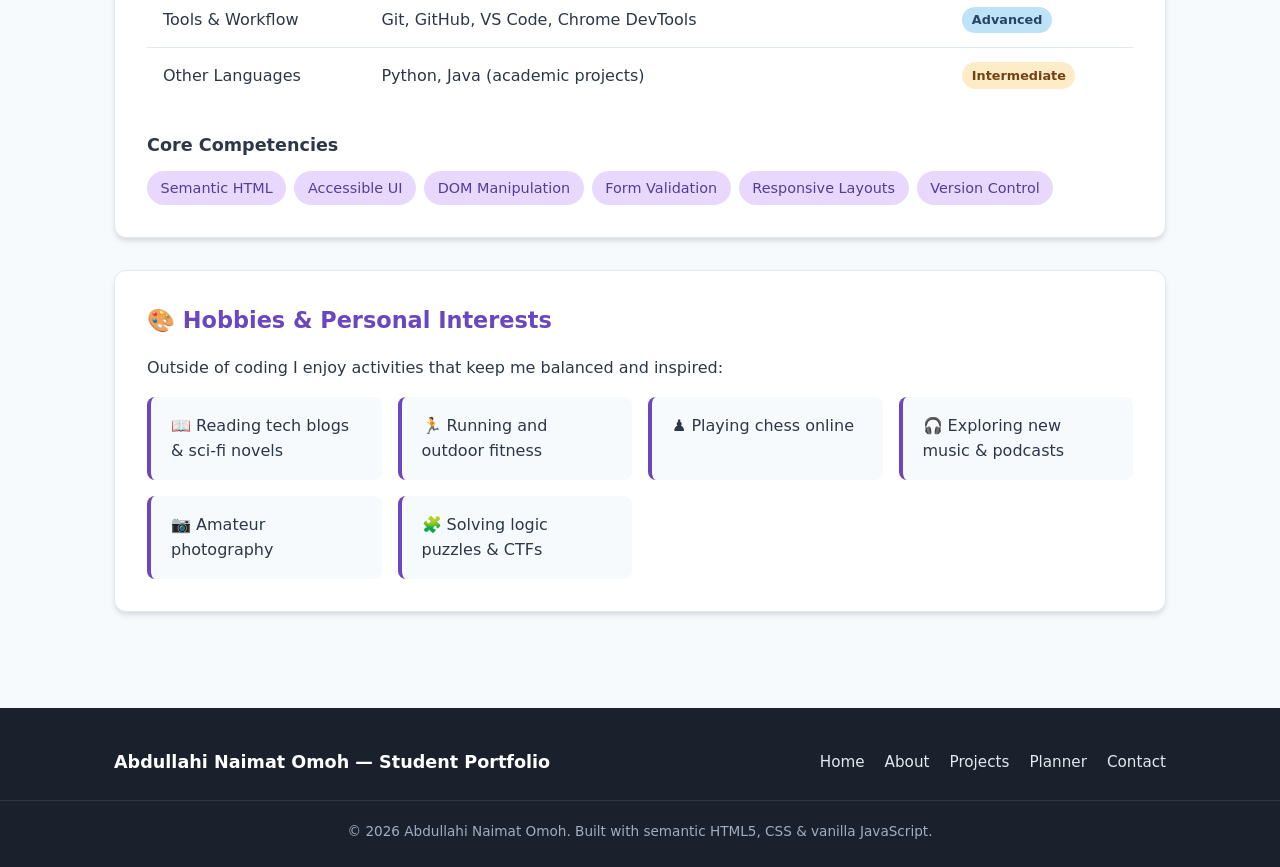
==== commit f13cf8df: "Update about.html" ====
--- a/about.html
+++ b/about.html
@@ -150,23 +150,7 @@
           </ul>
         </article>
 
-        <!-- Multimedia: sample embedded video -->
-        <article class="media-section">
-          <h2>🎬 Learning Resource</h2>
-          <p style="color: var(--text-muted); margin-bottom: 1rem;">
-            A short introduction to web development concepts (sample embedded video for multimedia requirement).
-          </p>
-          <div class="video-wrapper">
-            <!-- Sample educational video (public domain / freely embeddable style) -->
-            <iframe
-              src="https://www.youtube.com/embed/qz0aGWjdthE"
-              title="HTML Tutorial for Beginners - Sample Learning Video"
-              allow="accelerometer; autoplay; clipboard-write; encrypted-media; gyroscope; picture-in-picture"
-              allowfullscreen
-              loading="lazy">
-            </iframe>
-          </div>
-        </article>
+      
 
       </div>
     </section>
